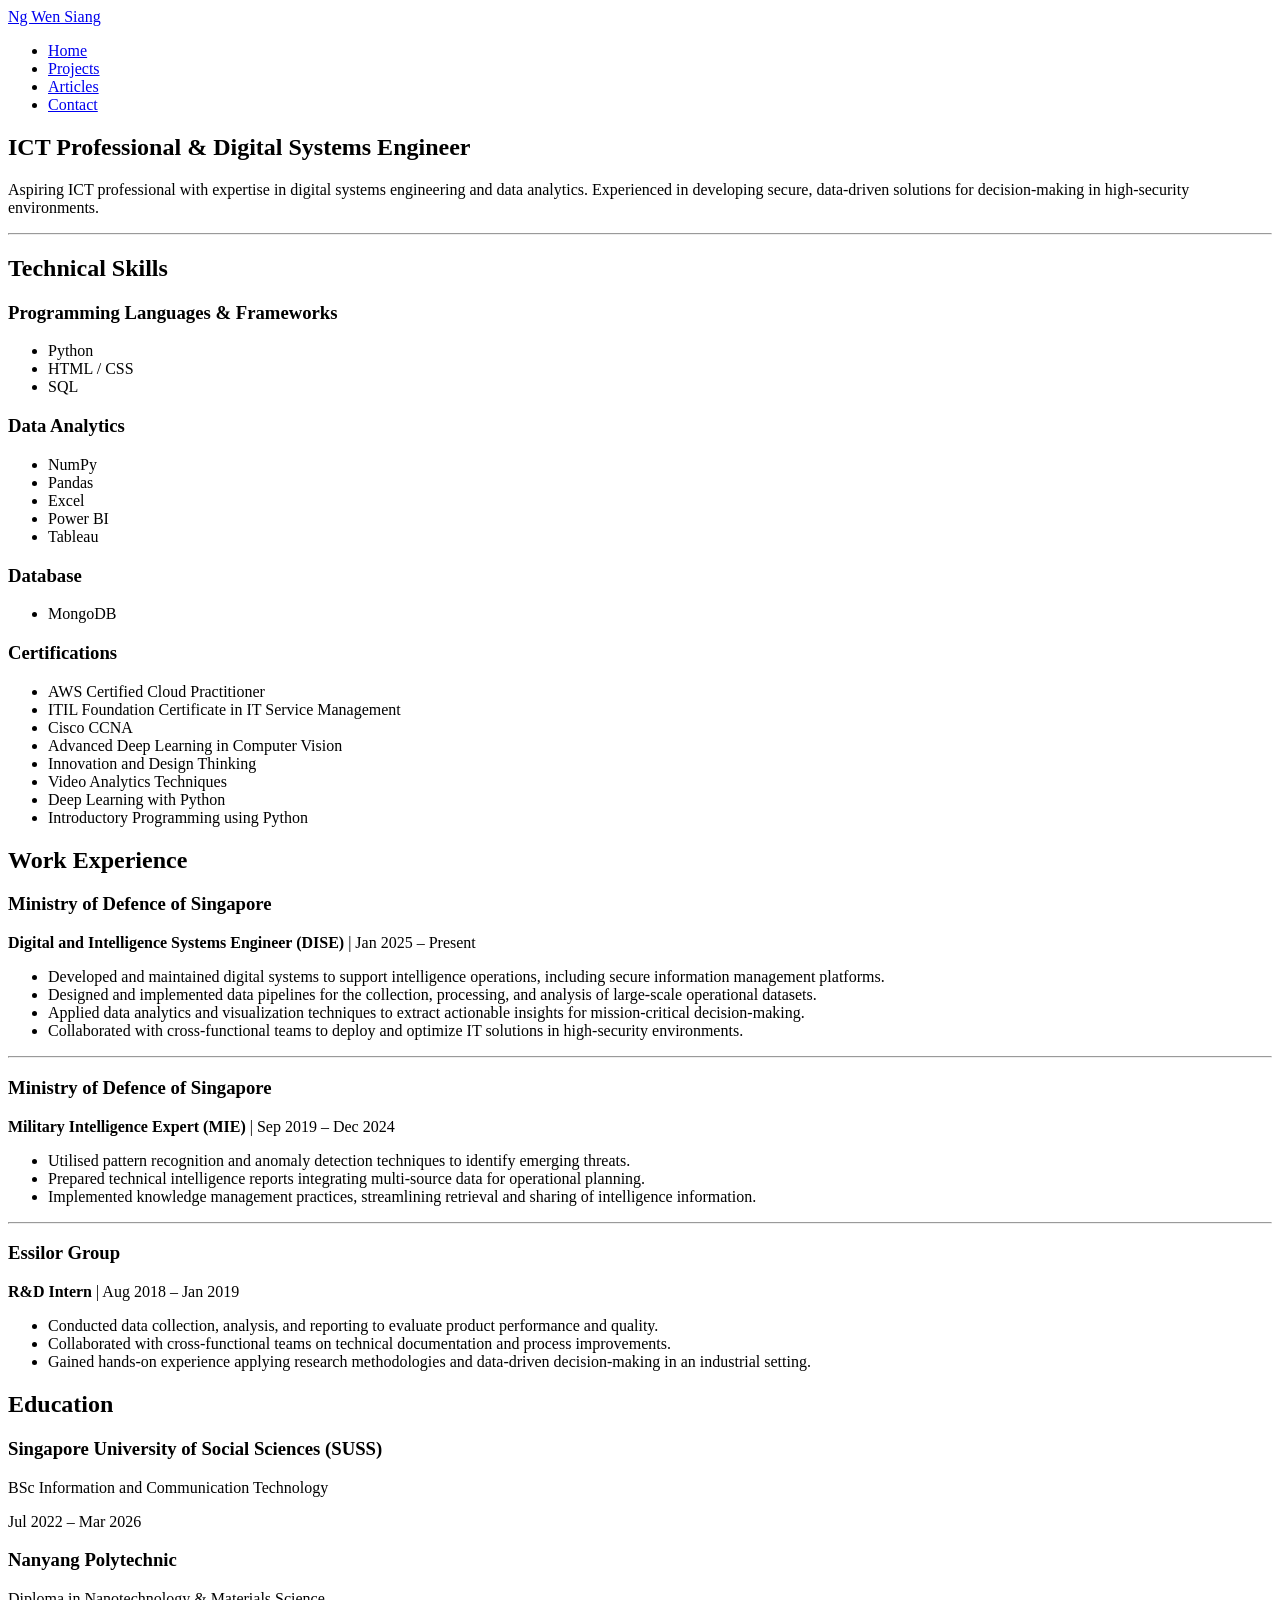
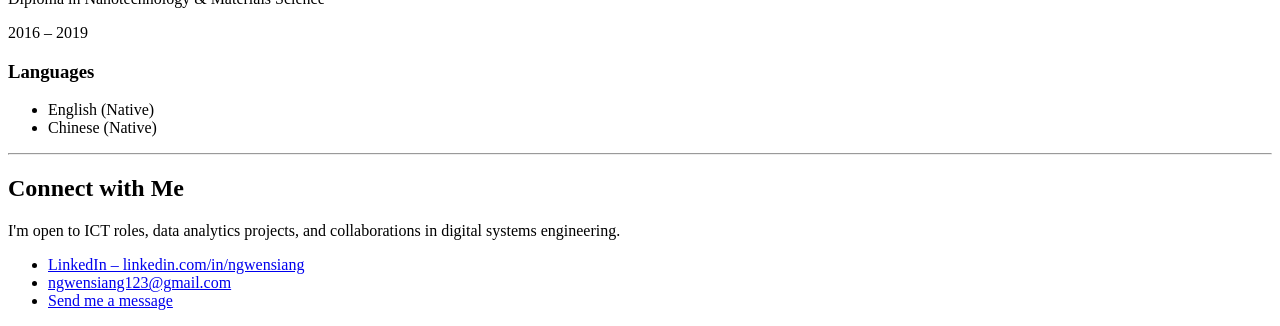
==== html files/index.html @ 6cbcf1d1 "Plain HTML Summary Plain HTML skeleton with multiple pages summarising my work." ====
<!DOCTYPE html>
<html lang="en">
<head>
  <meta charset="UTF-8" />
  <meta name="viewport" content="width=device-width, initial-scale=1.0" />
  <meta name="description" content="Ng Wen Siang – ICT Professional and Digital Systems Engineer. Portfolio covering projects, experience, and contact information." />
  <meta name="keywords" content="ICT professional, digital systems engineer, data analytics, Python, Singapore, portfolio" />
  <meta name="author" content="Ng Wen Siang" />
  <meta property="og:title" content="Ng Wen Siang | ICT Professional" />
  <meta property="og:description" content="Aspiring ICT professional with expertise in digital systems engineering and data analytics." />
  <meta property="og:type" content="website" />
  <title>Ng Wen Siang | ICT Professional</title>
</head>
<body>

  <!-- Site Header & Navigation -->
  <header>
    <div>
      <a href="index.html">
        <span>Ng Wen Siang</span>
      </a>
    </div>
    <nav aria-label="Main navigation">
      <ul>
        <li><a href="index.html" aria-current="page">Home</a></li>
        <li><a href="projects.html">Projects</a></li>
        <li><a href="articles.html">Articles</a></li>
        <li><a href="contact.html">Contact</a></li>
      </ul>
    </nav>
  </header>

  <!-- Hero Section -->
  <section aria-labelledby="hero-heading">
    <h1 id="hero-heading">ICT Professional &amp; Digital Systems Engineer</h1>
    <p>Aspiring ICT professional with expertise in digital systems engineering and data analytics. Experienced in developing secure, data-driven solutions for decision-making in high-security environments.</p>
  </section>

  <hr />

  <!-- Main Content: Three-column layout -->
  <main>
    <div>

      <!-- Sidebar: Technical Skills -->
      <aside aria-labelledby="skills-heading">
        <h2 id="skills-heading">Technical Skills</h2>

        <h3>Programming Languages &amp; Frameworks</h3>
        <ul>
          <li>Python</li>
          <li>HTML / CSS</li>
          <li>SQL</li>
        </ul>

        <h3>Data Analytics</h3>
        <ul>
          <li>NumPy</li>
          <li>Pandas</li>
          <li>Excel</li>
          <li>Power BI</li>
          <li>Tableau</li>
        </ul>

        <h3>Database</h3>
        <ul>
          <li>MongoDB</li>
        </ul>

        <h3>Certifications</h3>
        <ul>
          <li>AWS Certified Cloud Practitioner</li>
          <li>ITIL Foundation Certificate in IT Service Management</li>
          <li>Cisco CCNA</li>
          <li>Advanced Deep Learning in Computer Vision</li>
          <li>Innovation and Design Thinking</li>
          <li>Video Analytics Techniques</li>
          <li>Deep Learning with Python</li>
          <li>Introductory Programming using Python</li>
        </ul>
      </aside>

      <!-- Main Column: Work Experience -->
      <section aria-labelledby="experience-heading">
        <h2 id="experience-heading">Work Experience</h2>

        <article>
          <h3>Ministry of Defence of Singapore</h3>
          <p><strong>Digital and Intelligence Systems Engineer (DISE)</strong> | <time datetime="2025-01">Jan 2025</time> – Present</p>
          <ul>
            <li>Developed and maintained digital systems to support intelligence operations, including secure information management platforms.</li>
            <li>Designed and implemented data pipelines for the collection, processing, and analysis of large-scale operational datasets.</li>
            <li>Applied data analytics and visualization techniques to extract actionable insights for mission-critical decision-making.</li>
            <li>Collaborated with cross-functional teams to deploy and optimize IT solutions in high-security environments.</li>
          </ul>
        </article>

        <hr />

        <article>
          <h3>Ministry of Defence of Singapore</h3>
          <p><strong>Military Intelligence Expert (MIE)</strong> | <time datetime="2019-09">Sep 2019</time> – <time datetime="2024-12">Dec 2024</time></p>
          <ul>
            <li>Utilised pattern recognition and anomaly detection techniques to identify emerging threats.</li>
            <li>Prepared technical intelligence reports integrating multi-source data for operational planning.</li>
            <li>Implemented knowledge management practices, streamlining retrieval and sharing of intelligence information.</li>
          </ul>
        </article>

        <hr />

        <article>
          <h3>Essilor Group</h3>
          <p><strong>R&amp;D Intern</strong> | <time datetime="2018-08">Aug 2018</time> – <time datetime="2019-01">Jan 2019</time></p>
          <ul>
            <li>Conducted data collection, analysis, and reporting to evaluate product performance and quality.</li>
            <li>Collaborated with cross-functional teams on technical documentation and process improvements.</li>
            <li>Gained hands-on experience applying research methodologies and data-driven decision-making in an industrial setting.</li>
          </ul>
        </article>
      </section>

      <!-- Sidebar: Education -->
      <aside aria-labelledby="education-heading">
        <h2 id="education-heading">Education</h2>

        <article>
          <h3>Singapore University of Social Sciences (SUSS)</h3>
          <p>BSc Information and Communication Technology</p>
          <p><time datetime="2022-07">Jul 2022</time> – <time datetime="2026-03">Mar 2026</time></p>
        </article>

        <article>
          <h3>Nanyang Polytechnic</h3>
          <p>Diploma in Nanotechnology &amp; Materials Science</p>
          <p><time datetime="2016">2016</time> – <time datetime="2019">2019</time></p>
        </article>

        <h3>Languages</h3>
        <ul>
          <li>English (Native)</li>
          <li>Chinese (Native)</li>
        </ul>
      </aside>

    </div>
  </main>

  <hr />

  <!-- Connect / CTA Section -->
  <section aria-labelledby="connect-heading">
    <h2 id="connect-heading">Connect with Me</h2>
    <p>I'm open to ICT roles, data analytics projects, and collaborations in digital systems engineering.</p>
    <ul>
      <li><a href="https://www.linkedin.com/in/ngwensiang" target="_blank" rel="noopener noreferrer">LinkedIn – linkedin.com/in/ngwensiang</a></li>
      <li><a href="mailto:ngwensiang123@gmail.com">ngwensiang123@gmail.com</a></li>
      <li><a href="contact.html">Send me a message</a></li>
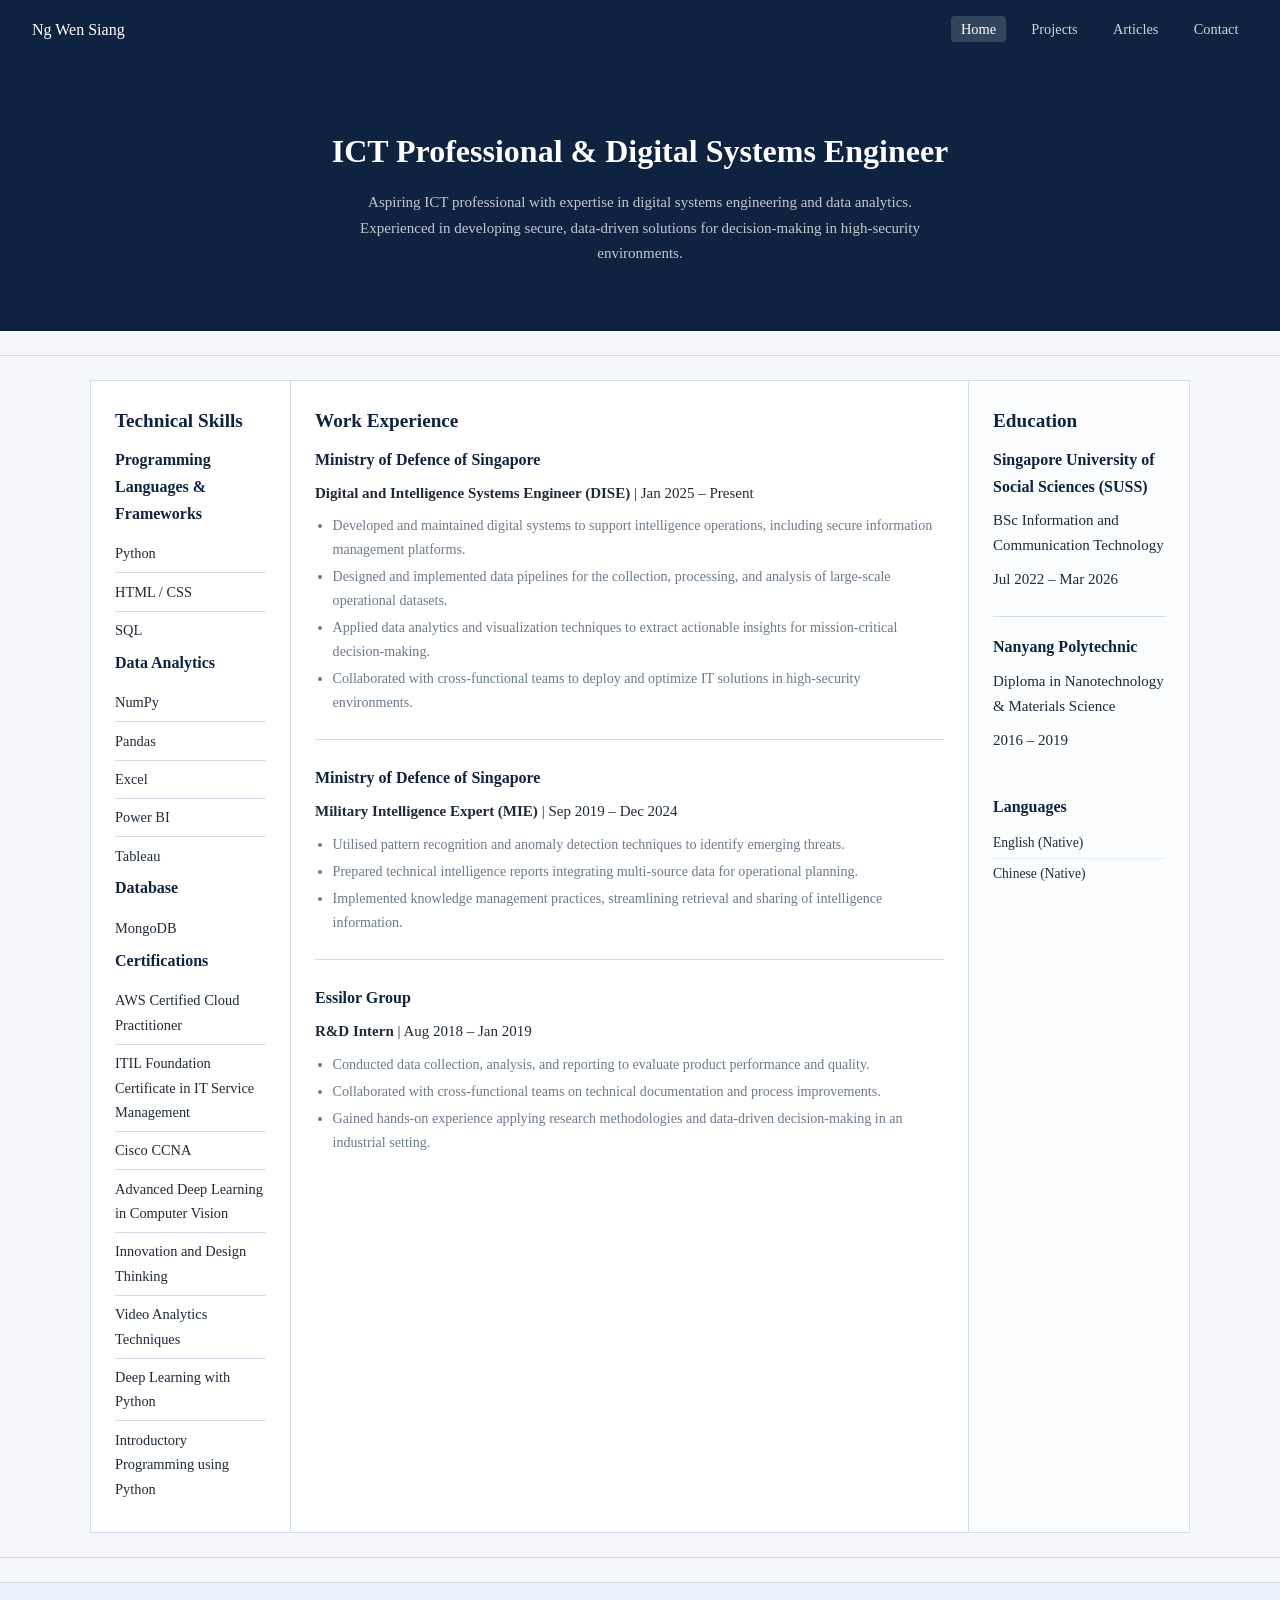
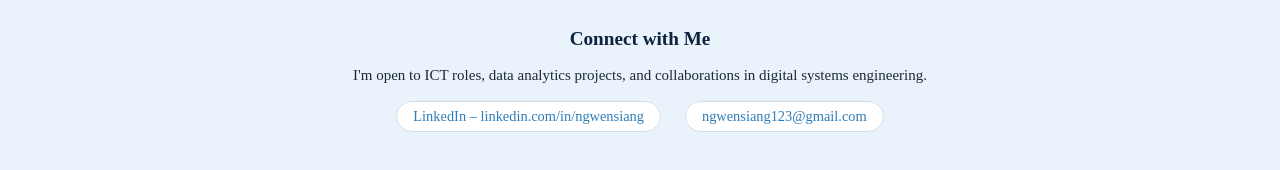
==== commit 4d247597: "Added CSS Simple CSS to make webpage clean" ====
--- a/html files/index.html
+++ b/html files/index.html
@@ -10,6 +10,7 @@
   <meta property="og:description" content="Aspiring ICT professional with expertise in digital systems engineering and data analytics." />
   <meta property="og:type" content="website" />
   <title>Ng Wen Siang | ICT Professional</title>
+  <link rel="stylesheet" href="styles.css" />
 </head>
 <body>
 
@@ -154,5 +155,4 @@
     <p>I'm open to ICT roles, data analytics projects, and collaborations in digital systems engineering.</p>
     <ul>
       <li><a href="https://www.linkedin.com/in/ngwensiang" target="_blank" rel="noopener noreferrer">LinkedIn – linkedin.com/in/ngwensiang</a></li>
-      <li><a href="mailto:ngwensiang123@gmail.com">ngwensiang123@gmail.com</a></li>
-      <li><a href="contact.html">Send me a message</a></li>
+      <li><a href="mailto:ngwensiang123@gmail.com">ngwensiang123@gmail.com</a>
--- a/html files/styles.css
+++ b/html files/styles.css
@@ -0,0 +1,336 @@
+/* ======================
+   SIMPLE CSS
+   Ng Wen Siang Portfolio
+   ====================== */
+
+/* ── Variables ── */
+:root {
+  --navy:    #0f2340;
+  --blue:    #2e7dba;
+  --text:    #1e2a38;
+  --muted:   #6b7a8d;
+  --border:  #d0dce8;
+  --bg:      #f5f7fa;
+  --white:   #ffffff;
+}
+
+/* ── Base ── */
+* {
+  box-sizing: border-box;
+  margin: 0;
+  padding: 0;
+}
+
+body {
+  font-family: Georgia, serif;
+  font-size: 15px;
+  line-height: 1.7;
+  color: var(--text);
+  background-color: var(--bg);
+}
+
+h1, h2, h3 {
+  color: var(--navy);
+  margin-bottom: 0.5rem;
+}
+
+h1 { font-size: 2rem; }
+h2 { font-size: 1.2rem; }
+h3 { font-size: 1rem; }
+
+p { margin-bottom: 0.5rem; }
+
+a {
+  color: var(--blue);
+  text-decoration: none;
+}
+a:hover { text-decoration: underline; }
+
+ul {
+  list-style: none;
+  padding: 0;
+}
+
+hr {
+  border: none;
+  border-top: 1px solid var(--border);
+  margin: 1.5rem 0;
+}
+
+/* ── Header ── */
+header {
+  background-color: var(--navy);
+  padding: 0 2rem;
+  height: 60px;
+  display: flex;
+  align-items: center;
+  justify-content: space-between;
+}
+
+header span,
+header a {
+  color: var(--white);
+  font-size: 1rem;
+  text-decoration: none;
+}
+
+header > div {
+  display: flex;
+  align-items: center;
+}
+
+nav ul {
+  display: flex;
+  gap: 1rem;
+}
+
+nav ul li a {
+  color: rgba(255, 255, 255, 0.8);
+  font-size: 0.9rem;
+  padding: 0.3rem 0.6rem;
+  border-radius: 4px;
+}
+
+nav ul li a:hover,
+nav ul li a[aria-current="page"] {
+  color: var(--white);
+  background: rgba(255, 255, 255, 0.15);
+  text-decoration: none;
+}
+
+/* ── Hero ── */
+section[aria-labelledby="hero-heading"],
+section[aria-labelledby="page-heading"] {
+  background-color: var(--navy);
+  color: var(--white);
+  text-align: center;
+  padding: 4rem 2rem;
+}
+
+section[aria-labelledby="hero-heading"] h1,
+section[aria-labelledby="page-heading"] h1 {
+  color: var(--white);
+  margin-bottom: 0.75rem;
+}
+
+section[aria-labelledby="hero-heading"] p,
+section[aria-labelledby="page-heading"] p {
+  color: rgba(255, 255, 255, 0.75);
+  max-width: 600px;
+  margin: 0 auto;
+}
+
+/* ── Index: 3-column main ── */
+main > div {
+  display: grid;
+  grid-template-columns: 200px 1fr 220px;
+  max-width: 1100px;
+  margin: 0 auto;
+  background: var(--white);
+  border: 1px solid var(--border);
+}
+
+main > div > aside,
+main > div > section {
+  padding: 1.5rem;
+}
+
+main > div > aside:first-child {
+  border-right: 1px solid var(--border);
+}
+
+main > div > section {
+  border-right: 1px solid var(--border);
+}
+
+/* Technical Skills list in left sidebar */
+main > div > aside:first-child ul li {
+  padding: 0.4rem 0;
+  border-bottom: 1px solid var(--border);
+  font-size: 0.9rem;
+}
+
+main > div > aside:first-child ul li:last-child {
+  border-bottom: none;
+}
+
+/* Work experience articles */
+main > div > section article {
+  margin-bottom: 0.75rem;
+}
+
+main > div > section article ul {
+  list-style: disc;
+  padding-left: 1.1rem;
+  margin: 0.4rem 0;
+}
+
+main > div > section article ul li {
+  font-size: 0.88rem;
+  color: var(--muted);
+  margin-bottom: 0.2rem;
+}
+
+/* Education right sidebar */
+main > div > aside:last-child {
+  background-color: #fafcfe;
+}
+
+main > div > aside:last-child article {
+  margin-bottom: 1rem;
+  padding-bottom: 1rem;
+  border-bottom: 1px solid var(--border);
+}
+
+main > div > aside:last-child article:last-of-type {
+  border-bottom: none;
+}
+
+main > div > aside:last-child ul li {
+  font-size: 0.85rem;
+  padding: 0.2rem 0;
+  border-bottom: 1px dotted var(--border);
+}
+
+main > div > aside:last-child ul li:last-child {
+  border-bottom: none;
+}
+
+/* ── Connect section (index) ── */
+section[aria-labelledby="connect-heading"] {
+  background-color: #eaf2fb;
+  text-align: center;
+  padding: 2.5rem 2rem;
+  border-top: 1px solid var(--border);
+}
+
+section[aria-labelledby="connect-heading"] ul {
+  display: flex;
+  justify-content: center;
+  gap: 1.5rem;
+  margin-top: 1rem;
+  flex-wrap: wrap;
+}
+
+section[aria-labelledby="connect-heading"] ul li a {
+  background: var(--white);
+  border: 1px solid var(--border);
+  padding: 0.4rem 1rem;
+  border-radius: 999px;
+  font-size: 0.9rem;
+}
+
+section[aria-labelledby="connect-heading"] ul li a:hover {
+  background: var(--blue);
+  color: var(--white);
+  text-decoration: none;
+}
+
+/* ── Articles page ── */
+main[aria-label="Articles"] {
+  max-width: 750px;
+  margin: 2rem auto;
+  padding: 0 1.5rem;
+}
+
+main[aria-label="Articles"] article header h2 {
+  font-size: 1.15rem;
+  margin-bottom: 0.25rem;
+}
+
+main[aria-label="Articles"] article header p {
+  font-size: 0.85rem;
+  color: var(--muted);
+}
+
+main[aria-label="Articles"] article > p {
+  font-size: 0.92rem;
+  color: var(--muted);
+  margin: 0.5rem 0;
+}
+
+/* ── Projects page ── */
+main[aria-label="Projects"] {
+  max-width: 750px;
+  margin: 2rem auto;
+  padding: 0 1.5rem;
+}
+
+main[aria-label="Projects"] article h2 {
+  font-size: 1.15rem;
+}
+
+main[aria-label="Projects"] article p {
+  font-size: 0.92rem;
+  color: var(--muted);
+  margin: 0.4rem 0;
+}
+
+main[aria-label="Projects"] article ul {
+  list-style: none;
+  margin: 0.4rem 0 0.75rem;
+}
+
+main[aria-label="Projects"] article ul li {
+  font-size: 0.88rem;
+  color: var(--muted);
+}
+
+/* ── Contact page ── */
+main[aria-label="Contact"] {
+  max-width: 750px;
+  width: 100%;
+  margin: 2rem auto;
+  padding: 0 1.5rem;
+  display: block;
+}
+
+main[aria-label="Contact"] article h2 {
+  font-size: 1.15rem;
+  margin-bottom: 0.25rem;
+}
+
+main[aria-label="Contact"] article p,
+main[aria-label="Contact"] article ul li {
+  font-size: 0.92rem;
+  color: var(--muted);
+}
+
+main[aria-label="Contact"] article ul {
+  list-style: none;
+}
+
+main[aria-label="Contact"] hr {
+  display: none;
+}
+
+/* ── Footer ── */
+body > footer {
+  background-color: var(--navy);
+  color: rgba(255, 255, 255, 0.55);
+  text-align: center;
+  padding: 1.25rem;
+  font-size: 0.85rem;
+}
+
+/* ── Responsive ── */
+@media (max-width: 800px) {
+  main > div {
+    grid-template-columns: 1fr;
+  }
+
+  main > div > aside:first-child,
+  main > div > section {
+    border-right: none;
+    border-bottom: 1px solid var(--border);
+  }
+
+  nav ul {
+    gap: 0.25rem;
+  }
+
+  nav ul li a {
+    font-size: 0.8rem;
+    padding: 0.25rem 0.4rem;
+  }
+}
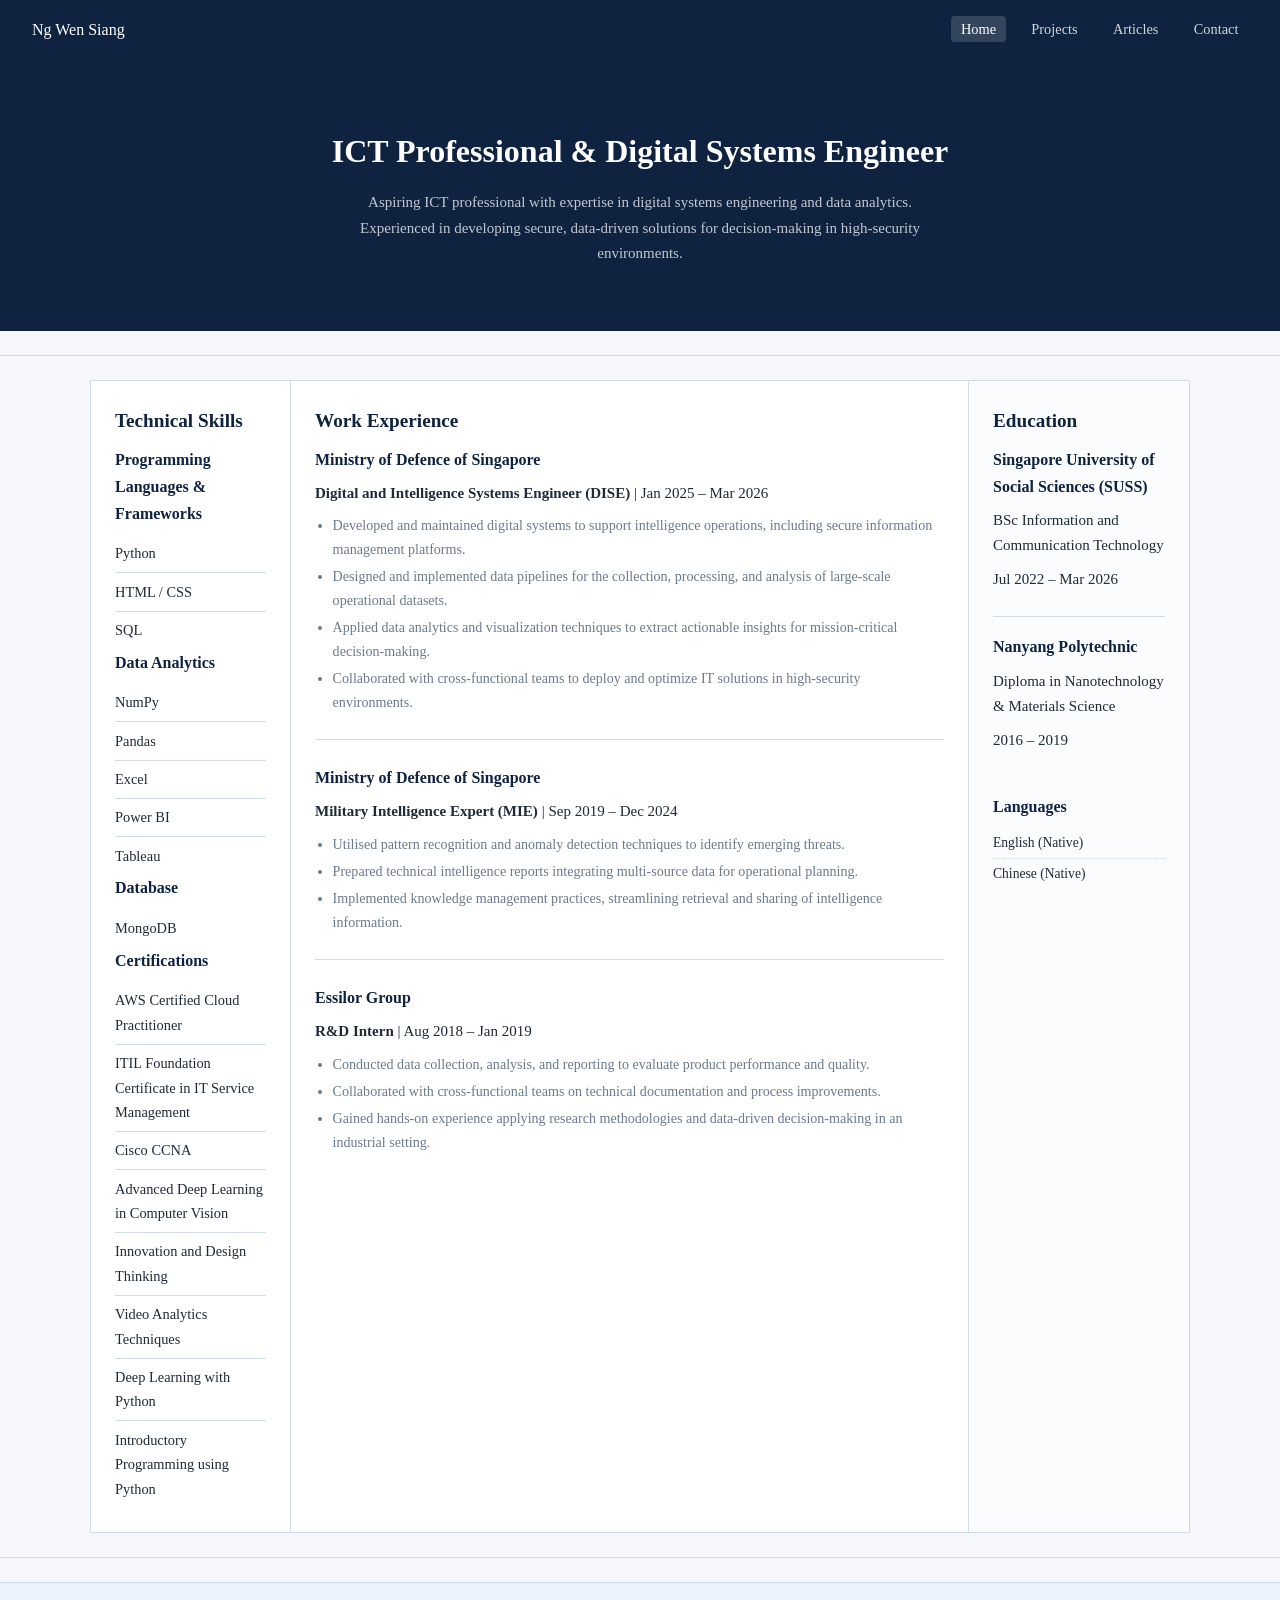
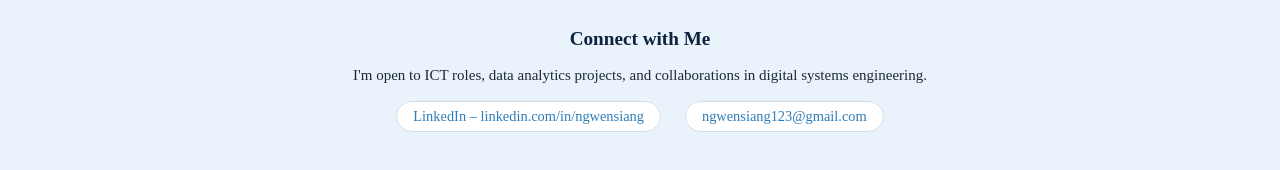
==== commit 3d85a97b: "Brief personal updates" ====
--- a/html files/index.html
+++ b/html files/index.html
@@ -87,7 +87,7 @@
 
         <article>
           <h3>Ministry of Defence of Singapore</h3>
-          <p><strong>Digital and Intelligence Systems Engineer (DISE)</strong> | <time datetime="2025-01">Jan 2025</time> – Present</p>
+          <p><strong>Digital and Intelligence Systems Engineer (DISE)</strong> | <time datetime="2025-01">Jan 2025</time> – <time datetime="2026-03">Mar 2026 </p>
           <ul>
             <li>Developed and maintained digital systems to support intelligence operations, including secure information management platforms.</li>
             <li>Designed and implemented data pipelines for the collection, processing, and analysis of large-scale operational datasets.</li>
